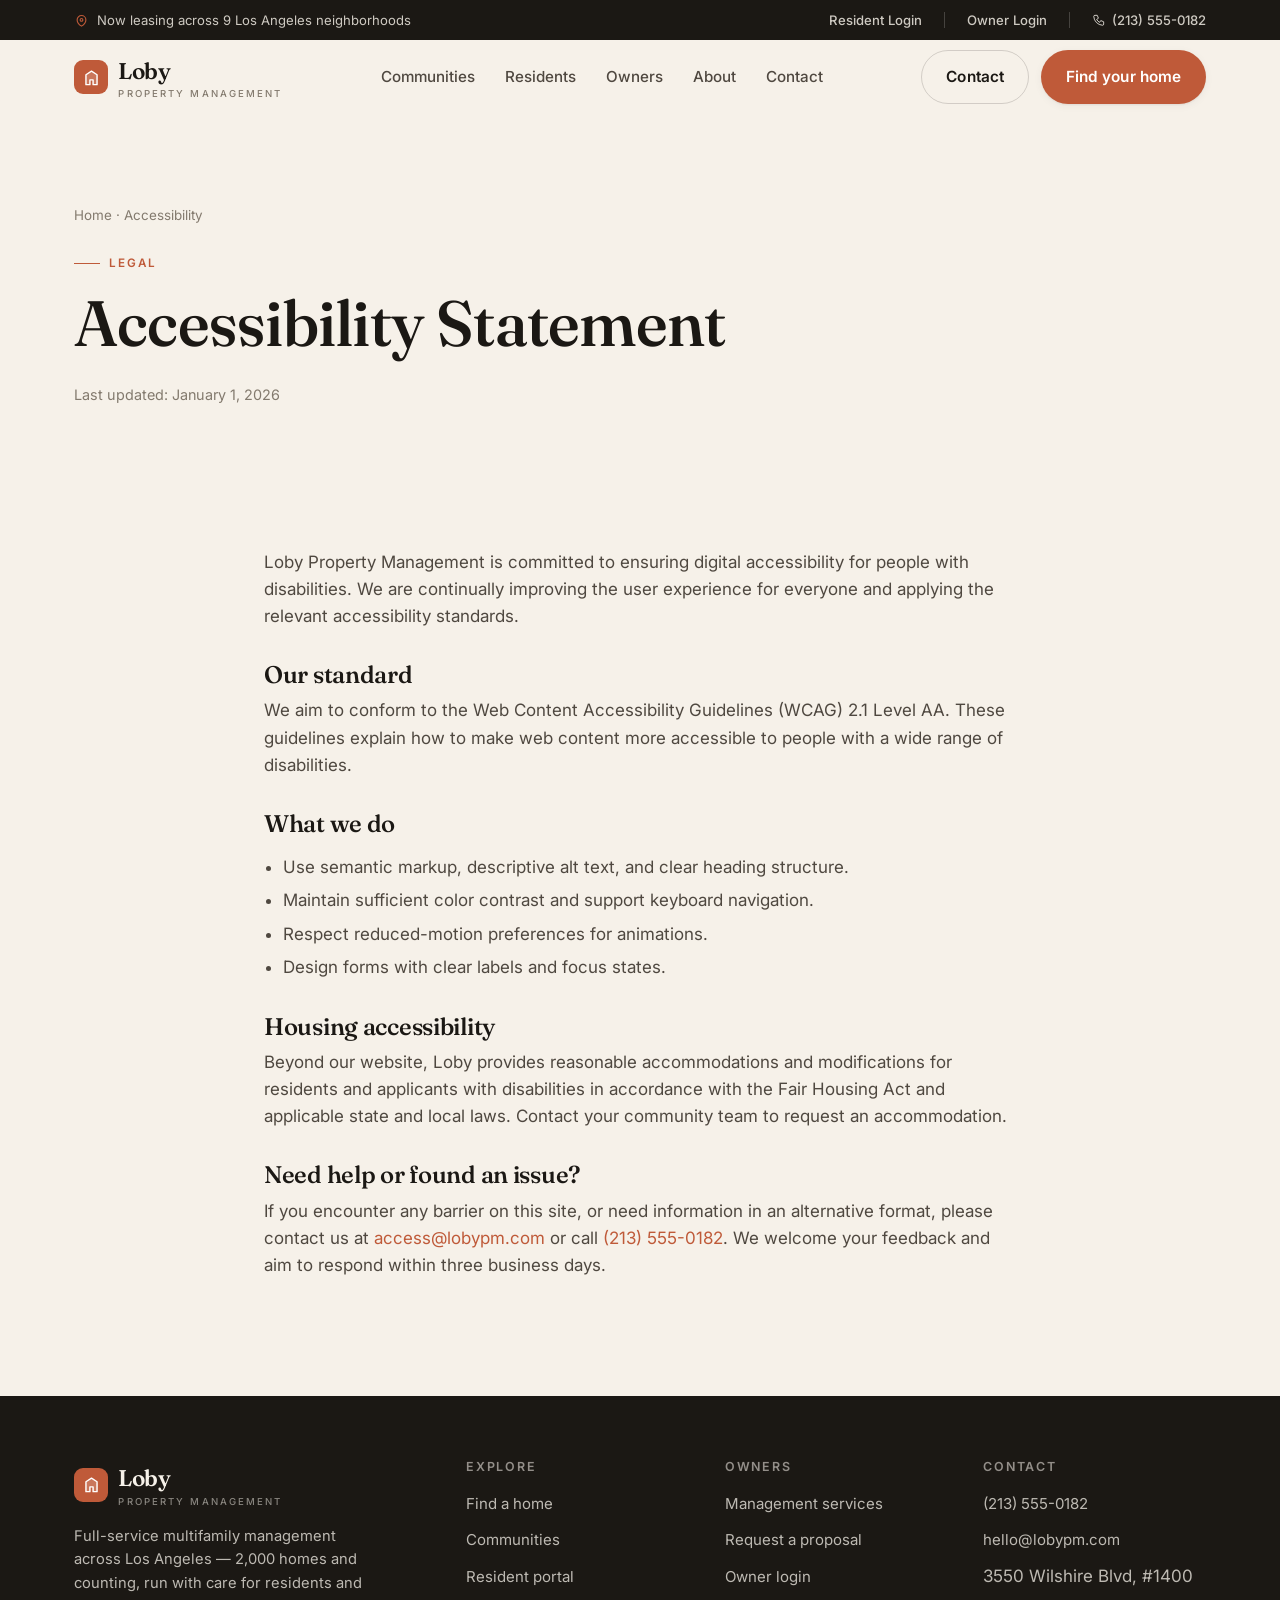
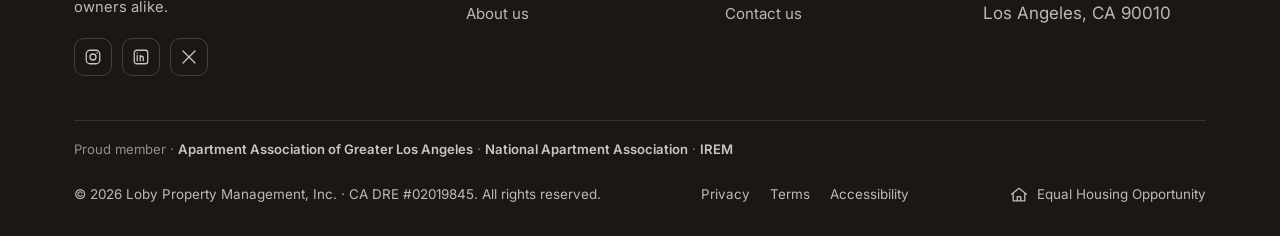
==== accessibility.html @ c512afc8 "Rebrand to Loby, add clickable property detail pages, corporate chrome - Rename Lobby -> Loby across" ====
<!DOCTYPE html>
<html lang="en">
<head>
<meta charset="UTF-8" />
<meta name="viewport" content="width=device-width, initial-scale=1.0" />
<title>Accessibility Statement — Loby Property Management</title>
<meta name="description" content="Loby Property Management's commitment to digital accessibility for all residents and prospects." />
<link rel="preconnect" href="https://fonts.googleapis.com" />
<link rel="preconnect" href="https://fonts.gstatic.com" crossorigin />
<link href="https://fonts.googleapis.com/css2?family=Fraunces:ital,opsz,wght@0,9..144,400..600;1,9..144,400..500&family=Inter:wght@400;500;600;700&display=swap" rel="stylesheet" />
<link rel="stylesheet" href="styles.css" />
<link rel="icon" href="data:image/svg+xml,%3Csvg xmlns='http://www.w3.org/2000/svg' viewBox='0 0 100 100'%3E%3Crect width='100' height='100' rx='22' fill='%23bf5a39'/%3E%3Cpath d='M30 72V28h10v34h22v10z' fill='white'/%3E%3C/svg%3E" />
</head>
<body>
<div id="header-root"></div>

<main>
<section class="page-hero">
  <div class="wrap">
    <div class="breadcrumb"><a href="index.html">Home</a> · Accessibility</div>
    <span class="eyebrow">Legal</span>
    <h1>Accessibility Statement</h1>
    <p class="legal-updated">Last updated: January 1, 2026</p>
  </div>
</section>

<section class="legal">
  <div class="wrap legal-wrap">
    <p>Loby Property Management is committed to ensuring digital accessibility for people with disabilities. We are continually improving the user experience for everyone and applying the relevant accessibility standards.</p>

    <h2>Our standard</h2>
    <p>We aim to conform to the Web Content Accessibility Guidelines (WCAG) 2.1 Level AA. These guidelines explain how to make web content more accessible to people with a wide range of disabilities.</p>

    <h2>What we do</h2>
    <ul>
      <li>Use semantic markup, descriptive alt text, and clear heading structure.</li>
      <li>Maintain sufficient color contrast and support keyboard navigation.</li>
      <li>Respect reduced-motion preferences for animations.</li>
      <li>Design forms with clear labels and focus states.</li>
    </ul>

    <h2>Housing accessibility</h2>
    <p>Beyond our website, Loby provides reasonable accommodations and modifications for residents and applicants with disabilities in accordance with the Fair Housing Act and applicable state and local laws. Contact your community team to request an accommodation.</p>

    <h2>Need help or found an issue?</h2>
    <p>If you encounter any barrier on this site, or need information in an alternative format, please contact us at <a href="mailto:access@lobypm.com" style="color:var(--accent);">access@lobypm.com</a> or call <a href="tel:+12135550182" style="color:var(--accent);">(213) 555-0182</a>. We welcome your feedback and aim to respond within three business days.</p>
  </div>
</section>
</main>

<div id="footer-root"></div>
<script src="data.js"></script>
<script src="site.js"></script>
</body>
</html>
---- styles.css ----
/* =========================================================
   Loby Property Management — global styles
   ========================================================= */

:root {
  --ink: #1b1814;
  --ink-soft: #4f4840;
  --muted: #837a6e;
  --cream: #f6f1e9;
  --cream-2: #efe7da;
  --card: #ffffff;
  --accent: #bf5a39;
  --accent-dark: #9c4528;
  --accent-soft: #f3e2d8;
  --green: #3c5a45;
  --line: rgba(27, 24, 20, 0.10);
  --line-2: rgba(27, 24, 20, 0.16);
  --shadow-sm: 0 1px 2px rgba(27, 24, 20, .06), 0 2px 8px rgba(27, 24, 20, .05);
  --shadow-md: 0 10px 30px rgba(27, 24, 20, .10);
  --shadow-lg: 0 24px 60px rgba(27, 24, 20, .16);
  --radius: 16px;
  --radius-sm: 10px;
  --radius-lg: 26px;
  --maxw: 1180px;
  --serif: "Fraunces", Georgia, "Times New Roman", serif;
  --sans: "Inter", -apple-system, BlinkMacSystemFont, "Segoe UI", Roboto, Helvetica, Arial, sans-serif;
}

* { box-sizing: border-box; }

html { scroll-behavior: smooth; -webkit-text-size-adjust: 100%; }

body {
  margin: 0;
  font-family: var(--sans);
  color: var(--ink);
  background: var(--cream);
  line-height: 1.6;
  font-size: 17px;
  -webkit-font-smoothing: antialiased;
  text-rendering: optimizeLegibility;
}

img { max-width: 100%; display: block; }

a { color: inherit; text-decoration: none; }

h1, h2, h3, h4 {
  font-family: var(--serif);
  font-weight: 540;
  line-height: 1.07;
  letter-spacing: -0.012em;
  margin: 0 0 .4em;
  font-optical-sizing: auto;
}

p { margin: 0 0 1em; }

.wrap { width: 100%; max-width: var(--maxw); margin: 0 auto; padding: 0 24px; }

section { position: relative; }

.eyebrow {
  font-family: var(--sans);
  text-transform: uppercase;
  letter-spacing: .18em;
  font-size: .73rem;
  font-weight: 600;
  color: var(--accent);
  margin: 0 0 1rem;
  display: inline-flex;
  align-items: center;
  gap: .55rem;
}
.eyebrow::before {
  content: "";
  width: 26px; height: 1px;
  background: var(--accent);
  display: inline-block;
}

.section-head { max-width: 640px; }
.section-head.center { margin: 0 auto; text-align: center; }
.section-head.center .eyebrow { justify-content: center; }
.section-head h2 { font-size: clamp(2rem, 4.2vw, 3.05rem); }
.section-head .lede { color: var(--ink-soft); font-size: 1.08rem; margin-bottom: 0; }

/* ---------- Buttons ---------- */
.btn {
  display: inline-flex;
  align-items: center;
  justify-content: center;
  gap: .5rem;
  padding: .85rem 1.5rem;
  border-radius: 999px;
  font-family: var(--sans);
  font-weight: 600;
  font-size: .96rem;
  letter-spacing: .005em;
  cursor: pointer;
  border: 1px solid transparent;
  transition: transform .18s ease, background .18s ease, box-shadow .18s ease, color .18s ease;
  white-space: nowrap;
}
.btn:active { transform: translateY(1px); }
.btn-primary { background: var(--accent); color: #fff; box-shadow: var(--shadow-sm); }
.btn-primary:hover { background: var(--accent-dark); box-shadow: var(--shadow-md); transform: translateY(-1px); }
.btn-dark { background: var(--ink); color: var(--cream); }
.btn-dark:hover { background: #000; transform: translateY(-1px); }
.btn-ghost { background: transparent; border-color: var(--line-2); color: var(--ink); }
.btn-ghost:hover { border-color: var(--ink); background: rgba(27,24,20,.03); }
.btn-light { background: rgba(255,255,255,.14); color: #fff; border-color: rgba(255,255,255,.35); backdrop-filter: blur(4px); }
.btn-light:hover { background: rgba(255,255,255,.24); }
.btn-lg { padding: 1rem 1.8rem; font-size: 1rem; }
.btn .arr { transition: transform .18s ease; }
.btn:hover .arr { transform: translateX(3px); }

/* ---------- Header / Nav ---------- */
.site-header {
  position: sticky;
  top: 0;
  z-index: 100;
  background: rgba(246, 241, 233, .82);
  backdrop-filter: saturate(140%) blur(12px);
  border-bottom: 1px solid transparent;
  transition: border-color .25s ease, background .25s ease, box-shadow .25s ease;
}
.site-header.scrolled {
  border-bottom-color: var(--line);
  box-shadow: 0 6px 24px rgba(27,24,20,.05);
}
.nav {
  display: flex;
  align-items: center;
  justify-content: space-between;
  height: 74px;
  gap: 24px;
}
.brand { display: flex; align-items: center; gap: .65rem; font-family: var(--serif); font-weight: 600; font-size: 1.42rem; letter-spacing: -.02em; color: var(--ink); }
.brand .mark {
  width: 34px; height: 34px;
  border-radius: 9px;
  background: var(--accent);
  display: grid; place-items: center;
  color: #fff;
  flex: 0 0 auto;
}
.brand .mark svg { width: 19px; height: 19px; }
.brand small { display:block; font-family: var(--sans); font-weight:500; font-size:.6rem; letter-spacing:.22em; text-transform:uppercase; color: var(--muted); margin-top:-3px; }

.nav-links { display: flex; align-items: center; gap: 30px; list-style: none; margin: 0; padding: 0; }
.nav-links a { font-size: .95rem; font-weight: 500; color: var(--ink-soft); position: relative; padding: 4px 0; transition: color .15s ease; }
.nav-links a:hover, .nav-links a.active { color: var(--ink); }
.nav-links a::after {
  content: ""; position: absolute; left: 0; bottom: -2px; height: 2px; width: 0;
  background: var(--accent); transition: width .2s ease; border-radius: 2px;
}
.nav-links a:hover::after, .nav-links a.active::after { width: 100%; }
.nav-cta { display: flex; align-items: center; gap: 12px; }

.nav-toggle {
  display: none; background: none; border: 0; cursor: pointer; padding: 8px;
  width: 44px; height: 44px;
}
.nav-toggle span { display: block; width: 24px; height: 2px; background: var(--ink); margin: 5px auto; transition: .25s; border-radius: 2px; }
.nav-toggle.open span:nth-child(1) { transform: translateY(7px) rotate(45deg); }
.nav-toggle.open span:nth-child(2) { opacity: 0; }
.nav-toggle.open span:nth-child(3) { transform: translateY(-7px) rotate(-45deg); }

/* ---------- Hero ---------- */
.hero { padding: clamp(40px, 7vw, 92px) 0 clamp(48px, 6vw, 84px); overflow: hidden; }
.hero-grid {
  display: grid;
  grid-template-columns: 1.05fr .95fr;
  gap: clamp(28px, 4vw, 64px);
  align-items: center;
}
.hero-pill {
  display: inline-flex; align-items: center; gap: .55rem;
  background: var(--card); border: 1px solid var(--line);
  padding: .42rem .85rem .42rem .5rem; border-radius: 999px;
  font-size: .82rem; font-weight: 500; color: var(--ink-soft);
  box-shadow: var(--shadow-sm); margin-bottom: 1.6rem;
}
.hero-pill b { background: var(--accent-soft); color: var(--accent-dark); font-weight:600; padding: .15rem .55rem; border-radius: 999px; font-size: .76rem; }
.hero h1 { font-size: clamp(2.6rem, 6vw, 4.5rem); letter-spacing: -.022em; margin-bottom: .35em; }
.hero h1 em { font-style: italic; color: var(--accent); font-weight: 480; }
.hero .lede { font-size: clamp(1.05rem, 1.6vw, 1.22rem); color: var(--ink-soft); max-width: 33ch; margin-bottom: 2rem; }
.hero-actions { display: flex; gap: 14px; flex-wrap: wrap; }
.hero-trust { display:flex; align-items:center; gap: 20px; margin-top: 2.4rem; color: var(--muted); font-size:.85rem; flex-wrap: wrap;}
.hero-trust .stars { color: var(--accent); letter-spacing:2px; }

.hero-media { position: relative; }
.hero-media .frame {
  border-radius: var(--radius-lg);
  overflow: hidden;
  box-shadow: var(--shadow-lg);
  aspect-ratio: 4 / 4.6;
  background: var(--cream-2);
}
.hero-media .frame img { width: 100%; height: 100%; object-fit: cover; }
.hero-badge {
  position: absolute;
  left: -22px; bottom: 34px;
  background: var(--card);
  border-radius: var(--radius);
  padding: 1rem 1.15rem;
  box-shadow: var(--shadow-lg);
  display: flex; align-items: center; gap: .85rem;
  border: 1px solid var(--line);
  max-width: 240px;
}
.hero-badge .ico { width: 42px; height: 42px; border-radius: 11px; background: var(--green); color: #fff; display:grid; place-items:center; flex:0 0 auto; }
.hero-badge .ico svg { width: 22px; height: 22px; }
.hero-badge .num { font-family: var(--serif); font-size: 1.35rem; line-height: 1; }
.hero-badge .lbl { font-size: .76rem; color: var(--muted); }
.hero-badge.top { top: 26px; right: -16px; left: auto; bottom: auto; }

/* ---------- Logos strip ---------- */
.logos { padding: 30px 0 8px; }
.logos .wrap { display:flex; align-items:center; gap: 14px 40px; flex-wrap: wrap; justify-content: center; }
.logos .label { font-size:.78rem; letter-spacing:.14em; text-transform:uppercase; color: var(--muted); font-weight:600; }
.logos .name { font-family: var(--serif); font-size: 1.18rem; color: var(--ink-soft); opacity:.7; font-weight: 500; }

/* ---------- Stats band ---------- */
.stats { padding: clamp(40px, 6vw, 72px) 0; }
.stats-inner {
  background: var(--ink);
  color: var(--cream);
  border-radius: var(--radius-lg);
  padding: clamp(34px, 5vw, 56px) clamp(24px, 4vw, 56px);
  display: grid;
  grid-template-columns: repeat(4, 1fr);
  gap: 24px;
  position: relative;
  overflow: hidden;
}
.stats-inner::after{
  content:""; position:absolute; inset:0;
  background: radial-gradient(900px 300px at 85% -20%, rgba(191,90,57,.30), transparent 60%);
  pointer-events:none;
}
.stat { position: relative; z-index:1; }
.stat .n { font-family: var(--serif); font-size: clamp(2.2rem, 4vw, 3.1rem); line-height: 1; letter-spacing:-.02em; }
.stat .n .accent { color: var(--accent); }
.stat .t { margin-top: .55rem; font-size: .92rem; color: rgba(246,241,233,.72); }
.stat + .stat { border-left: 1px solid rgba(246,241,233,.14); padding-left: 24px; }

/* ---------- Generic section padding ---------- */
.pad { padding: clamp(56px, 8vw, 110px) 0; }
.pad-t { padding-top: clamp(56px, 8vw, 110px); }
.bg-cream2 { background: var(--cream-2); }
.bg-ink { background: var(--ink); color: var(--cream); }
.bg-ink h2, .bg-ink h3 { color: var(--cream); }

/* ---------- Services / value ---------- */
.split { display:grid; grid-template-columns: 1fr 1fr; gap: clamp(24px, 4vw, 60px); align-items:center; }
.cards-2 { display:grid; grid-template-columns: 1fr 1fr; gap: 22px; margin-top: 48px; }
.feature-card {
  background: var(--card);
  border: 1px solid var(--line);
  border-radius: var(--radius);
  padding: 30px;
  box-shadow: var(--shadow-sm);
  transition: transform .2s ease, box-shadow .2s ease, border-color .2s ease;
}
.feature-card:hover { transform: translateY(-4px); box-shadow: var(--shadow-md); border-color: var(--line-2); }
.feature-card .ico { width: 50px; height: 50px; border-radius: 13px; background: var(--accent-soft); color: var(--accent-dark); display:grid; place-items:center; margin-bottom: 18px; }
.feature-card .ico svg { width: 26px; height: 26px; }
.feature-card.dark .ico { background: rgba(255,255,255,.1); color: #fff; }
.feature-card h3 { font-size: 1.3rem; }
.feature-card p { color: var(--ink-soft); margin-bottom: 1rem; font-size: .97rem; }
.feature-list { list-style:none; margin:0; padding:0; }
.feature-list li { display:flex; gap:.6rem; align-items:flex-start; padding:.34rem 0; font-size:.95rem; color: var(--ink-soft); }
.feature-list li svg { width:18px; height:18px; color: var(--accent); flex:0 0 auto; margin-top:3px; }
.feature-card.dark p, .feature-card.dark .feature-list li { color: rgba(246,241,233,.78); }
.feature-card.dark { background: #25211c; border-color: rgba(255,255,255,.08); }
.feature-card.dark .feature-list li svg { color: var(--accent); }

/* ---------- Feature grid (icons) ---------- */
.grid-3 { display:grid; grid-template-columns: repeat(3, 1fr); gap: 22px; margin-top: 48px; }
.mini {
  background: var(--card); border:1px solid var(--line); border-radius: var(--radius);
  padding: 26px; box-shadow: var(--shadow-sm);
  transition: transform .2s ease, box-shadow .2s ease;
}
.mini:hover { transform: translateY(-3px); box-shadow: var(--shadow-md); }
.mini .ico { width:46px; height:46px; border-radius:12px; background: var(--accent-soft); color: var(--accent-dark); display:grid; place-items:center; margin-bottom:16px; }
.mini .ico svg { width:24px; height:24px; }
.mini h3 { font-size:1.18rem; margin-bottom:.4rem; }
.mini p { color: var(--ink-soft); font-size:.94rem; margin:0; }

/* ---------- Image + text feature ---------- */
.media-frame { border-radius: var(--radius-lg); overflow:hidden; box-shadow: var(--shadow-md); aspect-ratio: 5/4; }
.media-frame img { width:100%; height:100%; object-fit: cover; }
.checklist { list-style:none; margin: 1.4rem 0 2rem; padding:0; }
.checklist li { display:flex; gap:.7rem; align-items:flex-start; padding:.5rem 0; border-bottom:1px solid var(--line); }
.checklist li svg { width:22px; height:22px; color: var(--accent); flex:0 0 auto; margin-top:2px; }
.checklist li b { display:block; }
.checklist li span { color: var(--ink-soft); font-size:.93rem; }

/* ---------- Property cards ---------- */
.prop-grid { display:grid; grid-template-columns: repeat(3, 1fr); gap: 26px; margin-top: 48px; }
.prop-card {
  background: var(--card); border:1px solid var(--line); border-radius: var(--radius);
  overflow: hidden; box-shadow: var(--shadow-sm);
  transition: transform .22s ease, box-shadow .22s ease;
  display:flex; flex-direction:column;
}
.prop-card:hover { transform: translateY(-5px); box-shadow: var(--shadow-lg); }
.prop-card .ph { position: relative; aspect-ratio: 16/11; overflow:hidden; background: var(--cream-2); }
.prop-card .ph img { width:100%; height:100%; object-fit: cover; transition: transform .5s ease; }
.prop-card:hover .ph img { transform: scale(1.05); }
.prop-card .tag {
  position:absolute; top:12px; left:12px;
  background: rgba(27,24,20,.78); color:#fff; backdrop-filter: blur(4px);
  font-size:.74rem; font-weight:600; padding:.32rem .7rem; border-radius:999px;
}
.prop-card .tag.avail { background: rgba(60,90,69,.92); }
.prop-card .body { padding: 20px 20px 22px; display:flex; flex-direction:column; flex:1; }
.prop-card .loc { font-size:.8rem; color: var(--accent); font-weight:600; letter-spacing:.04em; text-transform:uppercase; display:flex; align-items:center; gap:.35rem; }
.prop-card .loc svg{width:14px;height:14px;}
.prop-card h3 { font-size:1.28rem; margin:.45rem 0 .5rem; }
.prop-card .meta { display:flex; gap:16px; color: var(--ink-soft); font-size:.88rem; margin-top:auto; padding-top:14px; border-top:1px solid var(--line); }
.prop-card .meta span { display:flex; align-items:center; gap:.35rem; }
.prop-card .meta svg { width:16px; height:16px; color: var(--muted); }
.prop-card .price { font-family: var(--serif); font-size:1.15rem; }
.prop-card .price small { font-family: var(--sans); font-size:.78rem; color: var(--muted); font-weight:500; }

/* ---------- Neighborhoods ---------- */
.hoods { display:grid; grid-template-columns: repeat(5, 1fr); gap: 14px; margin-top: 44px; }
.hood {
  position:relative; border-radius: var(--radius-sm); overflow:hidden; aspect-ratio: 3/4;
  box-shadow: var(--shadow-sm);
}
.hood img { width:100%; height:100%; object-fit:cover; transition: transform .5s ease; }
.hood:hover img { transform: scale(1.06); }
.hood::after { content:""; position:absolute; inset:0; background: linear-gradient(to top, rgba(27,24,20,.78), rgba(27,24,20,0) 55%); }
.hood .lbl { position:absolute; left:14px; bottom:12px; z-index:1; color:#fff; }
.hood .lbl b { display:block; font-family: var(--serif); font-size:1.05rem; }
.hood .lbl span { font-size:.76rem; opacity:.85; }

/* ---------- Testimonials ---------- */
.quotes { display:grid; grid-template-columns: repeat(3,1fr); gap:22px; margin-top:48px; }
.quote {
  background: var(--card); border:1px solid var(--line); border-radius: var(--radius);
  padding: 28px; box-shadow: var(--shadow-sm); display:flex; flex-direction:column;
}
.quote .stars { color: var(--accent); letter-spacing:2px; margin-bottom:14px; }
.quote p { font-size:1.02rem; color: var(--ink); flex:1; }
.quote .who { display:flex; align-items:center; gap:.7rem; margin-top:18px; padding-top:16px; border-top:1px solid var(--line); }
.quote .who .av { width:42px; height:42px; border-radius:50%; background: var(--accent-soft); color: var(--accent-dark); display:grid; place-items:center; font-weight:700; font-family: var(--serif); }
.quote .who b { font-size:.95rem; }
.quote .who span { display:block; font-size:.82rem; color: var(--muted); }

/* ---------- CTA band ---------- */
.cta-band { padding: clamp(50px, 7vw, 96px) 0; }
.cta-inner {
  position: relative; overflow:hidden;
  border-radius: var(--radius-lg);
  background: var(--ink); color: var(--cream);
  padding: clamp(40px, 6vw, 72px);
  display:grid; grid-template-columns: 1.4fr 1fr; gap: 32px; align-items:center;
}
.cta-inner::before {
  content:""; position:absolute; inset:0;
  background: radial-gradient(700px 320px at 90% 120%, rgba(191,90,57,.45), transparent 60%);
}
.cta-inner > * { position: relative; z-index:1; }
.cta-inner h2 { font-size: clamp(1.9rem, 3.6vw, 2.9rem); }
.cta-inner p { color: rgba(246,241,233,.78); margin-bottom:0; }
.cta-actions { display:flex; gap:14px; flex-wrap:wrap; justify-content:flex-end; }

/* ---------- Contact ---------- */
.contact-grid { display:grid; grid-template-columns: 1fr 1.1fr; gap: clamp(28px,4vw,56px); align-items:start; }
.contact-info .row { display:flex; gap:1rem; padding:1.1rem 0; border-bottom:1px solid var(--line); }
.contact-info .row .ico { width:46px;height:46px;border-radius:12px;background: var(--accent-soft);color:var(--accent-dark);display:grid;place-items:center;flex:0 0 auto;}
.contact-info .row .ico svg{width:22px;height:22px;}
.contact-info .row b{display:block;}
.contact-info .row span{color:var(--ink-soft);font-size:.95rem;}
.form-card { background: var(--card); border:1px solid var(--line); border-radius: var(--radius); padding: clamp(24px,3vw,36px); box-shadow: var(--shadow-md); }
.field { margin-bottom: 16px; }
.field label { display:block; font-size:.84rem; font-weight:600; margin-bottom:.4rem; color: var(--ink-soft); }
.field input, .field select, .field textarea {
  width:100%; padding:.8rem .9rem; border:1px solid var(--line-2); border-radius: 11px;
  font-family: var(--sans); font-size: .96rem; background: var(--cream); color: var(--ink);
  transition: border-color .15s ease, box-shadow .15s ease;
}
.field input:focus, .field select:focus, .field textarea:focus {
  outline:none; border-color: var(--accent); box-shadow: 0 0 0 3px var(--accent-soft); background:#fff;
}
.field textarea { resize: vertical; min-height: 110px; }
.field-row { display:grid; grid-template-columns:1fr 1fr; gap:16px; }
.form-note { font-size:.82rem; color: var(--muted); margin-top: 14px; }
.form-ok { display:none; background: var(--accent-soft); color: var(--accent-dark); border-radius:11px; padding:.9rem 1rem; font-size:.9rem; font-weight:500; margin-bottom:16px; }
.form-ok.show { display:block; }

/* ---------- FAQ ---------- */
.faq { max-width: 800px; margin: 44px auto 0; }
.faq details {
  background: var(--card); border:1px solid var(--line); border-radius: var(--radius-sm);
  margin-bottom: 12px; padding: 0 22px; box-shadow: var(--shadow-sm); overflow:hidden;
}
.faq summary {
  list-style:none; cursor:pointer; padding: 18px 0; font-weight:600; font-size:1.04rem;
  display:flex; justify-content:space-between; align-items:center; gap:1rem;
}
.faq summary::-webkit-details-marker { display:none; }
.faq summary .plus { width:22px;height:22px;flex:0 0 auto;position:relative; transition:transform .2s ease; }
.faq summary .plus::before, .faq summary .plus::after { content:""; position:absolute; background:var(--accent); border-radius:2px; }
.faq summary .plus::before { left:0; top:10px; width:22px; height:2px; }
.faq summary .plus::after { left:10px; top:0; width:2px; height:22px; transition: transform .2s ease; }
.faq details[open] summary .plus::after { transform: rotate(90deg); opacity:0; }
.faq details p { padding: 0 0 20px; margin:0; color: var(--ink-soft); }

/* ---------- Page hero (subpages) ---------- */
.page-hero { padding: clamp(48px, 7vw, 92px) 0 clamp(36px,4vw,56px); }
.page-hero .eyebrow { }
.page-hero h1 { font-size: clamp(2.4rem, 5.5vw, 4rem); max-width: 16ch; }
.page-hero .lede { font-size: 1.15rem; color: var(--ink-soft); max-width: 56ch; }
.breadcrumb { font-size:.84rem; color: var(--muted); margin-bottom:1.2rem; }
.breadcrumb a:hover { color: var(--ink); }

/* ---------- Filter chips ---------- */
.chips { display:flex; gap:10px; flex-wrap:wrap; margin-top: 8px; }
.chip {
  border:1px solid var(--line-2); background: var(--card); color: var(--ink-soft);
  padding:.5rem 1rem; border-radius:999px; font-size:.88rem; font-weight:500; cursor:pointer;
  transition: all .15s ease;
}
.chip:hover { border-color: var(--ink); color: var(--ink); }
.chip.active { background: var(--ink); color: var(--cream); border-color: var(--ink); }

/* ---------- Steps ---------- */
.steps { display:grid; grid-template-columns: repeat(4,1fr); gap:22px; margin-top:48px; counter-reset: step; }
.step { position:relative; }
.step .n { font-family: var(--serif); font-size:2.4rem; color: var(--accent); line-height:1; margin-bottom:.4rem; }
.step h3 { font-size:1.18rem; margin-bottom:.4rem; }
.step p { color: var(--ink-soft); font-size:.94rem; margin:0; }

/* ---------- Footer ---------- */
.site-footer { background: var(--ink); color: rgba(246,241,233,.74); padding: 64px 0 30px; margin-top: 0; }
.footer-grid { display:grid; grid-template-columns: 1.6fr 1fr 1fr 1fr; gap: 36px; padding-bottom: 44px; border-bottom:1px solid rgba(246,241,233,.12); }
.footer-grid .brand { color: var(--cream); margin-bottom: 1rem; }
.footer-grid .brand small { color: rgba(246,241,233,.5); }
.footer-about p { font-size:.92rem; max-width: 34ch; }
.footer-social { display:flex; gap:10px; margin-top: 1.2rem; }
.footer-social a { width:38px;height:38px;border-radius:10px;border:1px solid rgba(246,241,233,.18); display:grid;place-items:center; color: rgba(246,241,233,.8); transition: all .15s ease; }
.footer-social a:hover { background: var(--accent); border-color: var(--accent); color:#fff; }
.footer-social svg{width:18px;height:18px;}
.footer-col h4 { font-family: var(--sans); font-size:.78rem; letter-spacing:.14em; text-transform:uppercase; color: rgba(246,241,233,.55); margin-bottom:1rem; font-weight:600; }
.footer-col ul { list-style:none; margin:0; padding:0; }
.footer-col li { margin-bottom:.6rem; }
.footer-col a { font-size:.94rem; transition: color .15s ease; }
.footer-col a:hover { color: var(--cream); }
.footer-bottom { display:flex; justify-content:space-between; align-items:center; gap:16px; padding-top:24px; font-size:.84rem; flex-wrap:wrap; }
.footer-bottom .eho { display:flex; align-items:center; gap:.5rem; }
.footer-bottom .eho svg{width:20px;height:20px;}

/* ---------- Reveal animation ---------- */
.reveal { opacity:0; transform: translateY(22px); transition: opacity .7s cubic-bezier(.2,.7,.2,1), transform .7s cubic-bezier(.2,.7,.2,1); }
.reveal.in { opacity:1; transform: none; }
@media (prefers-reduced-motion: reduce) {
  .reveal { opacity:1 !important; transform:none !important; transition:none; }
  html { scroll-behavior: auto; }
}

/* ---------- Responsive ---------- */
@media (max-width: 1000px) {
  .prop-grid, .grid-3, .quotes, .steps { grid-template-columns: repeat(2, 1fr); }
  .hoods { grid-template-columns: repeat(3,1fr); }
  .footer-grid { grid-template-columns: 1fr 1fr; }
}
@media (max-width: 860px) {
  .nav-links, .nav-cta .btn { display: none; }
  .nav-toggle { display: block; }
  .site-header.menu-open .nav-links {
    display: flex; position: absolute; top: 74px; left: 0; right: 0;
    flex-direction: column; align-items: flex-start; gap: 4px;
    background: var(--cream); padding: 18px 24px 26px; border-bottom:1px solid var(--line);
    box-shadow: var(--shadow-md);
  }
  .site-header.menu-open .nav-links a { padding: 10px 0; font-size: 1.05rem; width:100%; }
  .site-header.menu-open .nav-links .btn { display:inline-flex; margin-top:8px; }
  .hero-grid, .split, .cta-inner, .contact-grid { grid-template-columns: 1fr; }
  .hero-media { order: -1; max-width: 460px; }
  .stats-inner { grid-template-columns: 1fr 1fr; gap: 28px; }
  .stat + .stat { border-left: 0; padding-left: 0; }
  .stat:nth-child(odd) { border-right: 1px solid rgba(246,241,233,.14); padding-right: 18px; }
  .cards-2 { grid-template-columns: 1fr; }
  .cta-actions { justify-content: flex-start; }
}
@media (max-width: 600px) {
  body { font-size: 16px; }
  .prop-grid, .grid-3, .quotes, .steps, .hoods, .footer-grid, .field-row { grid-template-columns: 1fr; }
  .stats-inner { grid-template-columns: 1fr 1fr; }
  .hero-badge { left: 0; }
  .wrap { padding: 0 18px; }
}

/* =========================================================
   v2 additions — corporate chrome, property detail, legal
   ========================================================= */

/* Utility bar */
.utility-bar { background: var(--ink); color: rgba(246,241,233,.82); font-size: .82rem; }
.utility-bar .wrap { display:flex; align-items:center; justify-content:space-between; height: 40px; gap:16px; }
.utility-bar .ub-left { display:flex; align-items:center; gap:.5rem; }
.utility-bar .ub-left svg { width:15px; height:15px; color: var(--accent); }
.utility-bar .ub-right { display:flex; align-items:center; gap: 22px; }
.utility-bar a { color: rgba(246,241,233,.82); font-weight:500; transition: color .15s ease; display:inline-flex; align-items:center; gap:.4rem; }
.utility-bar a:hover { color:#fff; }
.utility-bar a svg { width:14px; height:14px; }
.utility-bar .sep { width:1px; height:16px; background: rgba(246,241,233,.2); }
@media (max-width: 860px){ .utility-bar .ub-left{ display:none; } .utility-bar .wrap{ justify-content:center; } }
@media (max-width: 520px){ .utility-bar .ub-right{ gap:14px; } .utility-bar .ub-right .ghost-sm{ display:none; } }

/* Detail: title block */
.detail-head { padding: clamp(26px,4vw,44px) 0 8px; }
.detail-head .top { display:flex; justify-content:space-between; align-items:flex-end; gap:24px; flex-wrap:wrap; }
.detail-head h1 { font-size: clamp(2.1rem, 4.5vw, 3.2rem); margin-bottom:.2em; }
.detail-head .loc { color: var(--accent); font-weight:600; text-transform:uppercase; letter-spacing:.04em; font-size:.82rem; display:inline-flex; align-items:center; gap:.4rem; }
.detail-head .loc svg{width:15px;height:15px;}
.detail-head .addr { color: var(--ink-soft); font-size:.98rem; margin-top:.4rem; }
.detail-head .price-tag { text-align:right; }
.detail-head .price-tag .lbl { font-size:.78rem; color:var(--muted); text-transform:uppercase; letter-spacing:.08em; }
.detail-head .price-tag .val { font-family:var(--serif); font-size: clamp(1.5rem,3vw,2.1rem); line-height:1.1; }
.detail-actions { display:flex; gap:12px; margin-top:18px; flex-wrap:wrap; }
.status-badge { display:inline-flex; align-items:center; gap:.4rem; font-size:.8rem; font-weight:600; padding:.3rem .8rem; border-radius:999px; }
.status-badge.avail { background: var(--accent-soft); color: var(--accent-dark); }
.status-badge.wait { background: rgba(60,90,69,.12); color: var(--green); }
.status-badge::before { content:""; width:7px; height:7px; border-radius:50%; background: currentColor; }

/* Gallery */
.gallery { padding: 18px 0 8px; }
.gallery-main { border-radius: var(--radius-lg); overflow:hidden; box-shadow: var(--shadow-md); aspect-ratio: 16/8; background: var(--cream-2); }
.gallery-main img { width:100%; height:100%; object-fit: cover; }
.gallery-thumbs { display:grid; grid-template-columns: repeat(5,1fr); gap:12px; margin-top:12px; }
.gallery-thumbs button { padding:0; border:2px solid transparent; border-radius: 12px; overflow:hidden; cursor:pointer; background:none; aspect-ratio: 16/11; }
.gallery-thumbs img { width:100%; height:100%; object-fit:cover; display:block; transition: opacity .15s ease; }
.gallery-thumbs button:hover img { opacity:.85; }
.gallery-thumbs button.active { border-color: var(--accent); }
@media (max-width:600px){ .gallery-thumbs{ grid-template-columns: repeat(4,1fr);} .gallery-main{aspect-ratio:16/10;} }

/* Detail facts strip */
.facts { display:grid; grid-template-columns: repeat(6,1fr); gap:0; background: var(--card); border:1px solid var(--line); border-radius: var(--radius); overflow:hidden; box-shadow: var(--shadow-sm); margin: 28px 0; }
.fact { padding:20px 18px; border-right:1px solid var(--line); }
.fact:last-child{ border-right:0; }
.fact .ft-l { font-size:.74rem; text-transform:uppercase; letter-spacing:.08em; color:var(--muted); margin-bottom:.3rem; }
.fact .ft-v { font-family:var(--serif); font-size:1.15rem; }
@media (max-width:900px){ .facts{ grid-template-columns: repeat(3,1fr);} .fact:nth-child(3){border-right:0;} .fact:nth-child(n+4){border-top:1px solid var(--line);} }
@media (max-width:520px){ .facts{ grid-template-columns: repeat(2,1fr);} .fact{border-right:1px solid var(--line)!important;} .fact:nth-child(even){border-right:0!important;} .fact:nth-child(n+3){border-top:1px solid var(--line);} }

/* Detail two-column layout */
.detail-grid { display:grid; grid-template-columns: 1fr 360px; gap: clamp(28px,4vw,52px); align-items:start; }
.detail-main h2 { font-size: clamp(1.5rem,3vw,2.1rem); margin-top: 8px; }
.detail-section { padding: 14px 0 28px; border-bottom:1px solid var(--line); }
.detail-section:last-child{ border-bottom:0; }
.detail-main p { color: var(--ink-soft); }

/* Amenities */
.amenity-grid { display:grid; grid-template-columns: repeat(3,1fr); gap:12px 24px; margin-top:18px; }
.amenity-grid li { list-style:none; display:flex; align-items:center; gap:.6rem; color: var(--ink); font-size:.96rem; }
.amenity-grid svg { width:20px; height:20px; color: var(--accent); flex:0 0 auto; }
@media (max-width:600px){ .amenity-grid{ grid-template-columns: 1fr 1fr; } }

/* Floor plans */
.fp-list { display:flex; flex-direction:column; gap:14px; margin-top:18px; }
.fp { display:grid; grid-template-columns: 1.4fr 1fr 1fr 1fr auto; align-items:center; gap:16px; background:var(--card); border:1px solid var(--line); border-radius: var(--radius-sm); padding:18px 20px; box-shadow: var(--shadow-sm); }
.fp .fp-name { font-family:var(--serif); font-size:1.12rem; }
.fp .fp-name span { display:block; font-family:var(--sans); font-size:.8rem; color:var(--muted); }
.fp .fp-cell .k { font-size:.72rem; text-transform:uppercase; letter-spacing:.06em; color:var(--muted); }
.fp .fp-cell .v { font-weight:600; }
.fp .fp-rent { font-family:var(--serif); font-size:1.15rem; }
.fp .fp-avail { font-size:.82rem; font-weight:600; }
.fp .fp-avail.in { color: var(--green); }
.fp .fp-avail.wl { color: var(--muted); }
@media (max-width:760px){ .fp{ grid-template-columns: 1fr 1fr; } .fp .fp-name{ grid-column:1/-1; } .fp .btn{ grid-column:1/-1; width:100%; } }

/* Map */
.map-frame { border-radius: var(--radius); overflow:hidden; border:1px solid var(--line); box-shadow: var(--shadow-sm); margin-top:18px; }
.map-frame iframe { width:100%; height:340px; border:0; display:block; }

/* Sticky tour card */
.tour-card { position: sticky; top: 96px; background:var(--card); border:1px solid var(--line); border-radius: var(--radius); box-shadow: var(--shadow-md); padding: 26px; }
.tour-card h3 { font-size:1.3rem; }
.tour-card .muted { color: var(--ink-soft); font-size:.92rem; }
.tour-card .ph { font-family:var(--serif); font-size:1.4rem; margin:.2rem 0 1rem; }
@media (max-width:920px){ .detail-grid{ grid-template-columns: 1fr; } .tour-card{ position: static; } }

/* Similar */
.similar { padding: clamp(40px,6vw,72px) 0; }

/* Legal pages */
.legal { padding: clamp(40px,6vw,80px) 0 clamp(56px,8vw,100px); }
.legal-wrap { max-width: 800px; }
.legal-wrap h2 { font-size: 1.5rem; margin-top: 2rem; }
.legal-wrap h3 { font-size: 1.15rem; margin-top:1.4rem; }
.legal-wrap p, .legal-wrap li { color: var(--ink-soft); }
.legal-wrap ul { padding-left: 1.2rem; }
.legal-wrap li { margin-bottom:.4rem; }
.legal-updated { color: var(--muted); font-size:.9rem; }

/* Footer legal row */
.footer-legal { display:flex; gap:20px; flex-wrap:wrap; }
.footer-legal a { font-size:.84rem; }
.footer-assoc { font-size:.82rem; color: rgba(246,241,233,.55); padding-top:18px; }
.footer-assoc b { color: rgba(246,241,233,.8); font-weight:600; }

/* Mobile-only nav items (logins shown inside the mobile menu) */
.nav-links .mobile-only { display: none; }
@media (max-width: 860px) {
  .site-header.menu-open .nav-links .mobile-only { display: block; }
  .site-header.menu-open .nav-links .mobile-only a { color: var(--accent); font-weight: 600; }
}
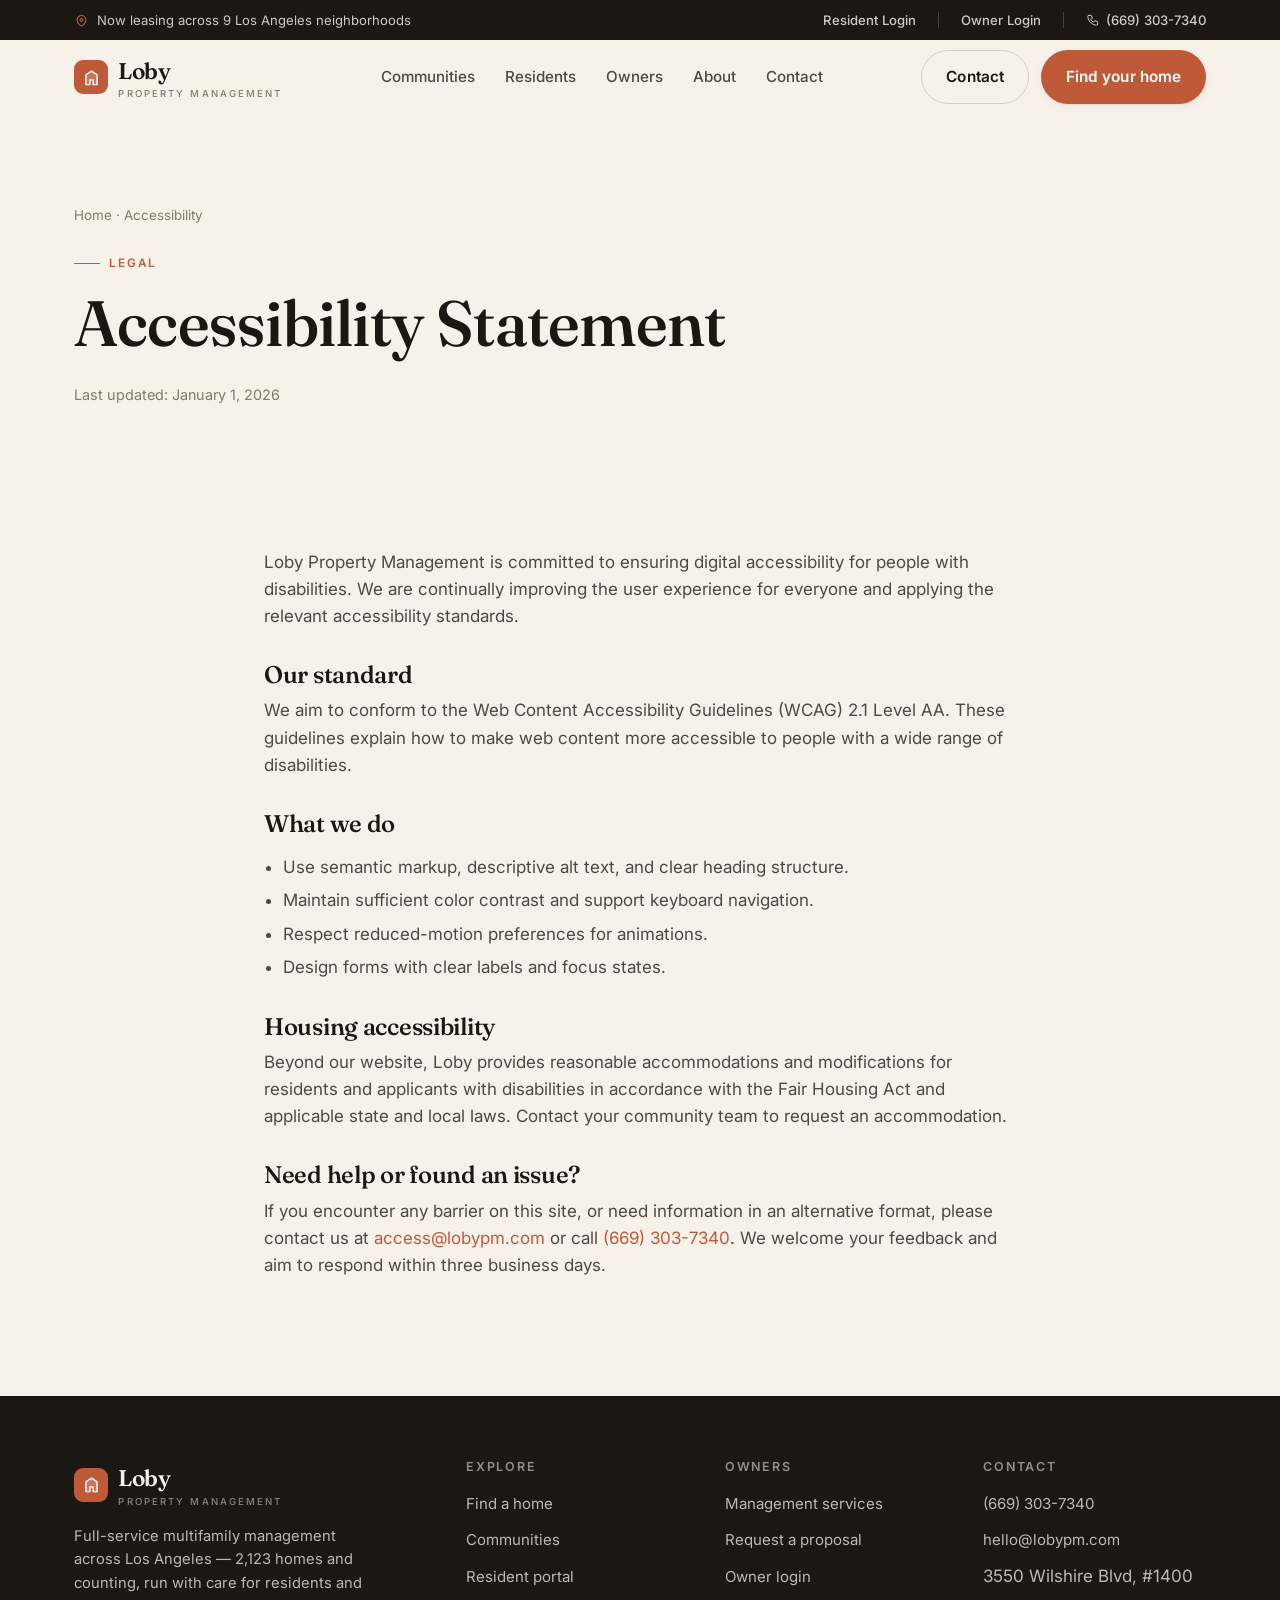
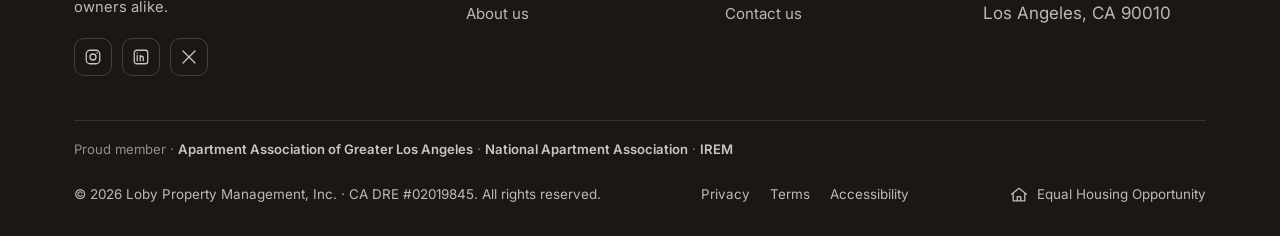
==== commit e183ecfa: "Update contact number + portfolio count; realistic LA cover photos - Contact number -> (669) 303-734" ====
--- a/accessibility.html
+++ b/accessibility.html
@@ -43,7 +43,7 @@
     <p>Beyond our website, Loby provides reasonable accommodations and modifications for residents and applicants with disabilities in accordance with the Fair Housing Act and applicable state and local laws. Contact your community team to request an accommodation.</p>
 
     <h2>Need help or found an issue?</h2>
-    <p>If you encounter any barrier on this site, or need information in an alternative format, please contact us at <a href="mailto:access@lobypm.com" style="color:var(--accent);">access@lobypm.com</a> or call <a href="tel:+12135550182" style="color:var(--accent);">(213) 555-0182</a>. We welcome your feedback and aim to respond within three business days.</p>
+    <p>If you encounter any barrier on this site, or need information in an alternative format, please contact us at <a href="mailto:access@lobypm.com" style="color:var(--accent);">access@lobypm.com</a> or call <a href="tel:+16693037340" style="color:var(--accent);">(669) 303-7340</a>. We welcome your feedback and aim to respond within three business days.</p>
   </div>
 </section>
 </main>
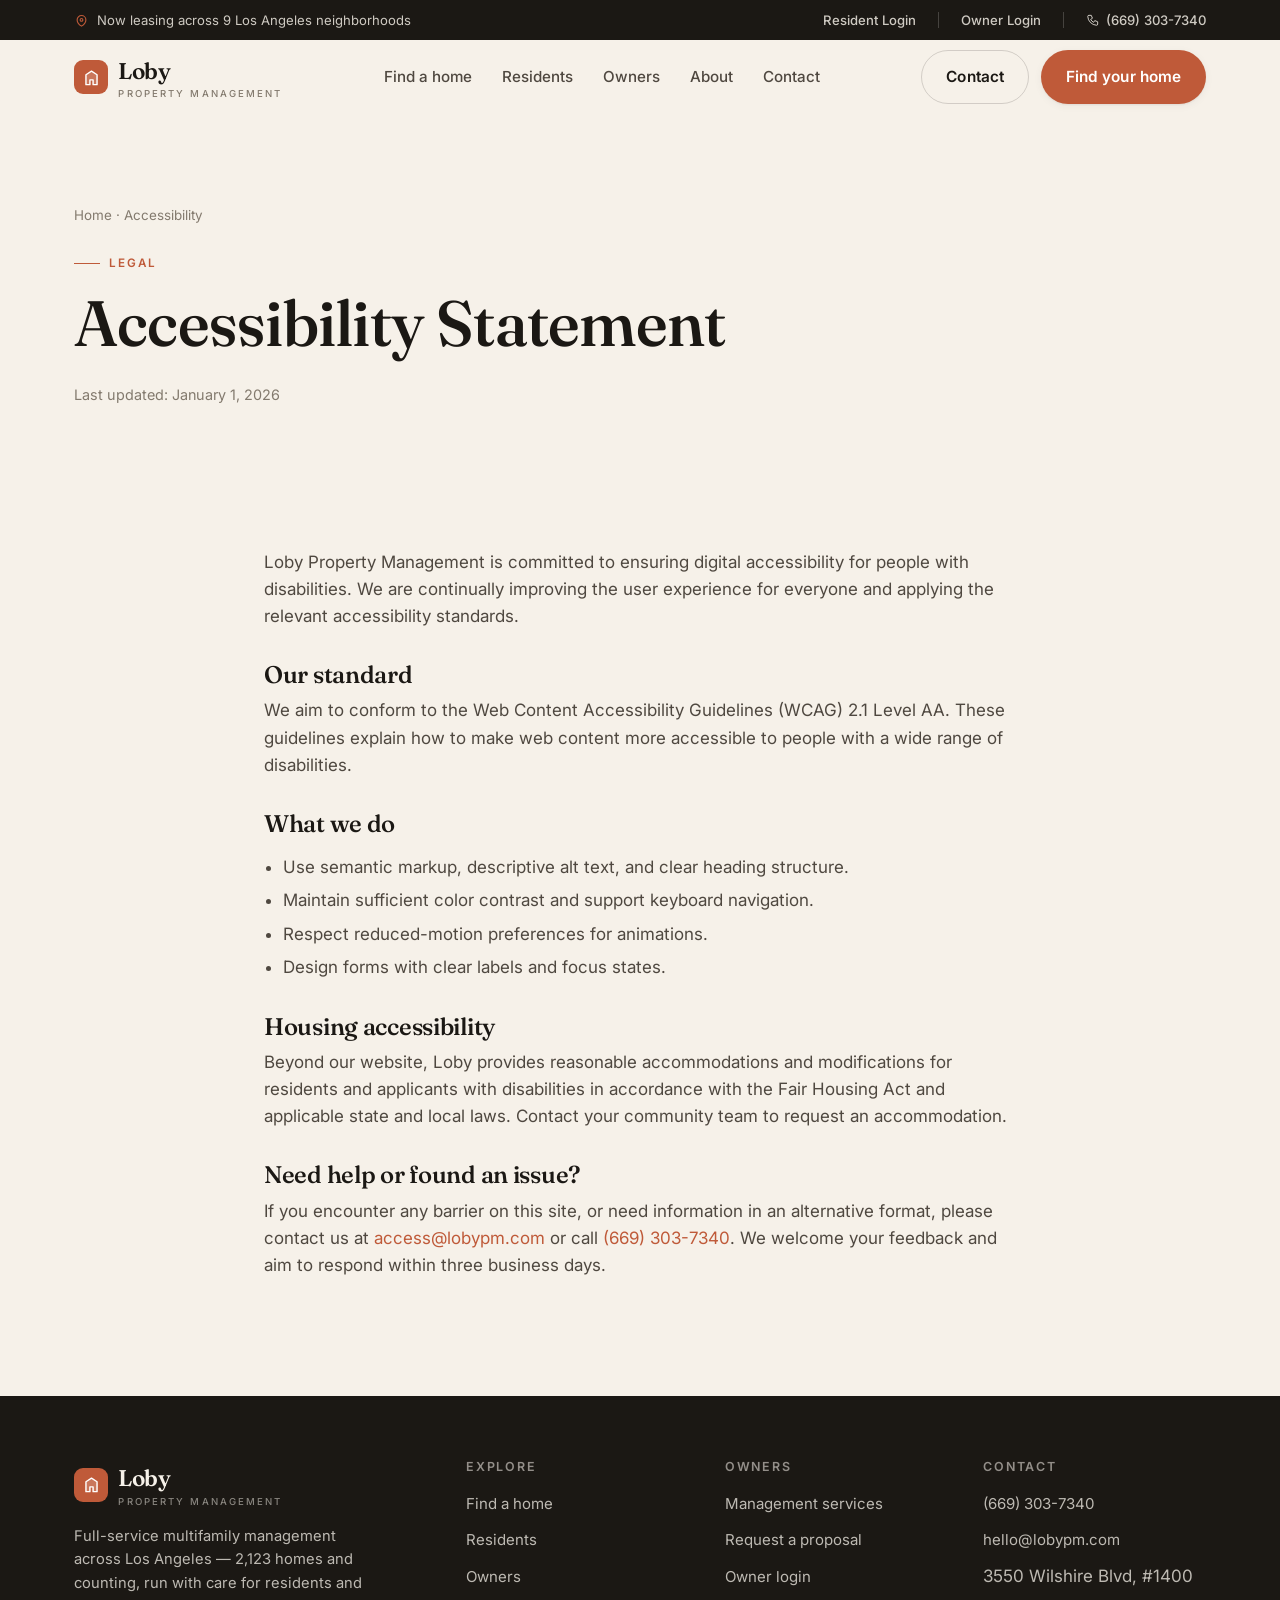
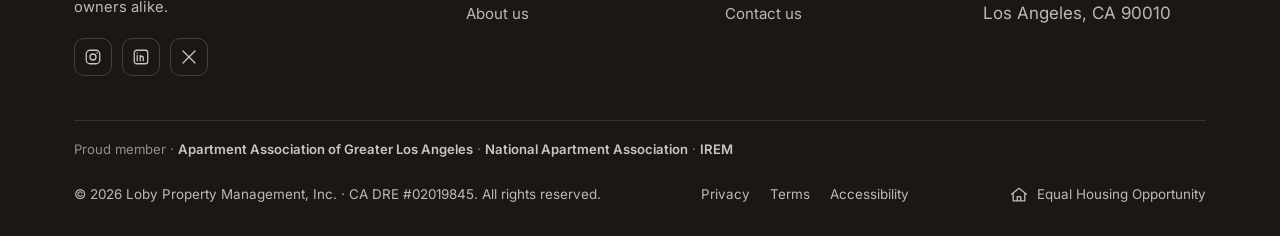
==== commit 9064e17d: "Hide portfolio: replace listings with express-interest flow - Remove featured grid + full communitie" ====
--- a/accessibility.html
+++ b/accessibility.html
@@ -49,7 +49,6 @@
 </main>
 
 <div id="footer-root"></div>
-<script src="data.js"></script>
 <script src="site.js"></script>
 </body>
 </html>
--- a/styles.css
+++ b/styles.css
@@ -613,3 +613,14 @@
   .site-header.menu-open .nav-links .mobile-only { display: block; }
   .site-header.menu-open .nav-links .mobile-only a { color: var(--accent); font-weight: 600; }
 }
+
+/* Gallery "Coming soon" placeholder tiles (no reused stock photos) */
+.gallery-thumbs .soon {
+  display: flex; flex-direction: column; align-items: center; justify-content: center; gap: 5px;
+  aspect-ratio: 16/11; border-radius: 12px;
+  border: 1px dashed var(--line-2);
+  background: var(--cream-2);
+  color: var(--muted);
+  font-size: .72rem; font-weight: 600; letter-spacing: .01em; text-align: center;
+}
+.gallery-thumbs .soon svg { width: 22px; height: 22px; opacity: .65; }
